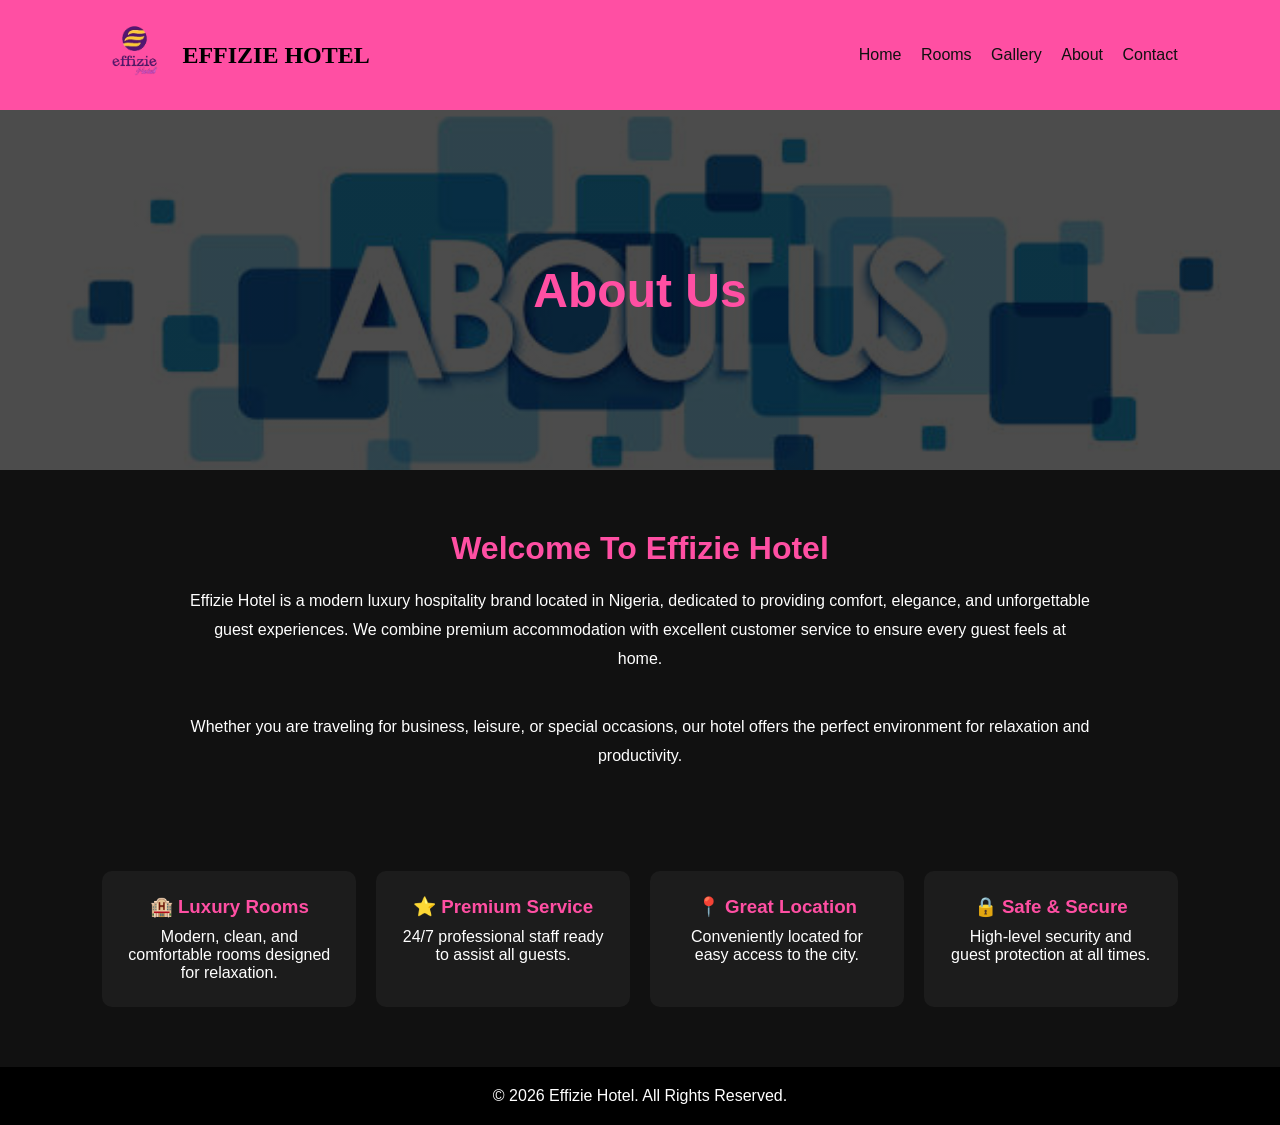
==== about.html @ 7b294f12 "Add files via upload" ====
<!DOCTYPE html>
<html lang="en">
<head>
<meta charset="UTF-8">
<meta name="viewport" content="width=device-width, initial-scale=1.0">
<meta name="description" content="Effizie Hotel offers luxury rooms, comfort, and premium hospitality in Nigeria. Book your stay today.">
<link rel="icon" type="image/png" href="logo.png">
<title>About Us | Effizie Hotel</title>

<style>
/* =========================
   GLOBAL
========================= */

*{
    margin:0;
    padding:0;
    box-sizing:border-box;
    font-family:Arial, sans-serif;
}

body{
    background:#111;
    color:#fff;
}

/* =========================
   NAVBAR
========================= */

header{
    display:flex;
    justify-content:space-between;
    align-items:center;
    padding:20px 8%;
    background:#ff4fa3;
    position:sticky;
    top:0;
}

.logo{
    display:flex;
    align-items:center;
    gap:10px;
}

.logo img{
    width:70px;
    height:70px;
    object-fit:contain;
}

.logo span{
    color:#000000;
    font-size:1.5rem;
    font-weight:bold;
    font-family: "sacremento", cursive;
}

nav a{
    color:#111;
    text-decoration:none;
    margin-left:15px;
}

nav a:hover{
    color:#fac0c0;
}

/* HAMBURGER ICON */
.hamburger{
    display:none;
    font-size:30px;
    cursor:pointer;
    color:#000000;
    z-index: 1100;
}

/* MOBILE */
@media(max-width:768px){

    .hamburger{
        display:block;
    }

    nav{
        position:fixed;
        top:0;
        right:-260px;

        width:250px;
        height:100vh;

        background:#ff4fa3;

        display:flex;              /* IMPORTANT */
        flex-direction:column;     /* IMPORTANT */

        z-index: 1000;

        padding:80px 20px;
        gap:20px;                  /* spacing between links */

        box-shadow:-5px 0 20px rgba(0,0,0,0.2);

        transition:0.4s ease;
    }

    nav a{
        color:#111;
        font-size:18px;

        padding:12px 10px;
        border-bottom:1px solid rgba(255,255,255,0.3);
    }

    nav.active{
        right:0;
    }
}

.overlay{
    position:fixed;
    top:0;
    left:0;
    width:100%;
    height:100%;

    background:rgba(0,0,0,0.5);

    opacity:0;
    visibility:hidden;

    transition:0.3s;
    z-index:900;
}

.overlay.active{
    opacity:1;
    visibility:visible;
}
/* =========================
   HERO
========================= */

.hero{
    height:40vh;
    background:
    linear-gradient(rgba(0,0,0,0.7),rgba(0,0,0,0.7)),
    url("assets/about.jpg");

    background-size:cover;
    background-position:center;

    display:flex;
    justify-content:center;
    align-items:center;
    text-align:center;
}

.hero h1{
    color:#ff4fa3;
    font-size:3rem;
}

/* =========================
   ABOUT CONTENT
========================= */

.about{
    padding:60px 8%;
    text-align:center;
}

.about h2{
    color:#ff4fa3;
    margin-bottom:20px;
    font-size:2rem;
}

.about p{
    line-height:1.8;
    max-width:900px;
    margin:auto;
    margin-bottom:40px;
}

/* =========================
   FEATURES
========================= */

.features{
    display:grid;
    grid-template-columns:repeat(auto-fit,minmax(250px,1fr));
    gap:20px;
    padding:0 8% 60px;
}

.card{
    background:#1c1c1c;
    padding:25px;
    border-radius:10px;
    text-align:center;
    transition:0.3s;
}

.card:hover{
    transform:translateY(-8px);
}

.card h3{
    color:#ff4fa3;
    margin-bottom:10px;
}

/* =========================
   FOOTER
========================= */

footer{
    text-align:center;
    padding:20px;
    background:black;
}

/* =========================
   MOBILE
========================= */

@media(max-width:768px){
    .hero h1{
        font-size:2rem;
    }
}
</style>

</head>

<body>

<!-- NAVBAR -->
    <header>
        <div class="logo">
    <img src="logo.png" alt="Effizie Hotel Logo">
    <span>EFFIZIE HOTEL</span>
    </div>
          <div class="hamburger" onclick="toggleMenu()">
        ☰
    </div>
    <div class="overlay" onclick="toggleMenu()"></div>
        <nav id="navMenu">
            <a href="index.html">Home</a>
            <a href="rooms.html">Rooms</a>
            <a href="gallery.html">Gallery</a>
            <a href="about.html">About</a>
            <a href="contact.html">Contact</a>
        </nav>
    </header>

<!-- HERO -->
<section class="hero">
    <h1>About Us</h1>
</section>

<!-- ABOUT TEXT -->
<section class="about">

    <h2>Welcome To Effizie Hotel</h2>

    <p>
        Effizie Hotel is a modern luxury hospitality brand located in Nigeria,
        dedicated to providing comfort, elegance, and unforgettable guest experiences.
        We combine premium accommodation with excellent customer service to ensure
        every guest feels at home.
    </p>

    <p>
        Whether you are traveling for business, leisure, or special occasions,
        our hotel offers the perfect environment for relaxation and productivity.
    </p>

</section>

<!-- FEATURES -->
<section class="features">

    <div class="card">
        <h3>🏨 Luxury Rooms</h3>
        <p>Modern, clean, and comfortable rooms designed for relaxation.</p>
    </div>

    <div class="card">
        <h3>⭐ Premium Service</h3>
        <p>24/7 professional staff ready to assist all guests.</p>
    </div>

    <div class="card">
        <h3>📍 Great Location</h3>
        <p>Conveniently located for easy access to the city.</p>
    </div>

    <div class="card">
        <h3>🔒 Safe & Secure</h3>
        <p>High-level security and guest protection at all times.</p>
    </div>

</section>

        <script>
function toggleMenu(){
    document.getElementById("navMenu").classList.toggle("active");
    document.querySelector(".overlay").classList.toggle("active");
}
</script>

<!-- FOOTER -->
<footer>
    <p>© 2026 Effizie Hotel. All Rights Reserved.</p>
</footer>

</body>
</html>
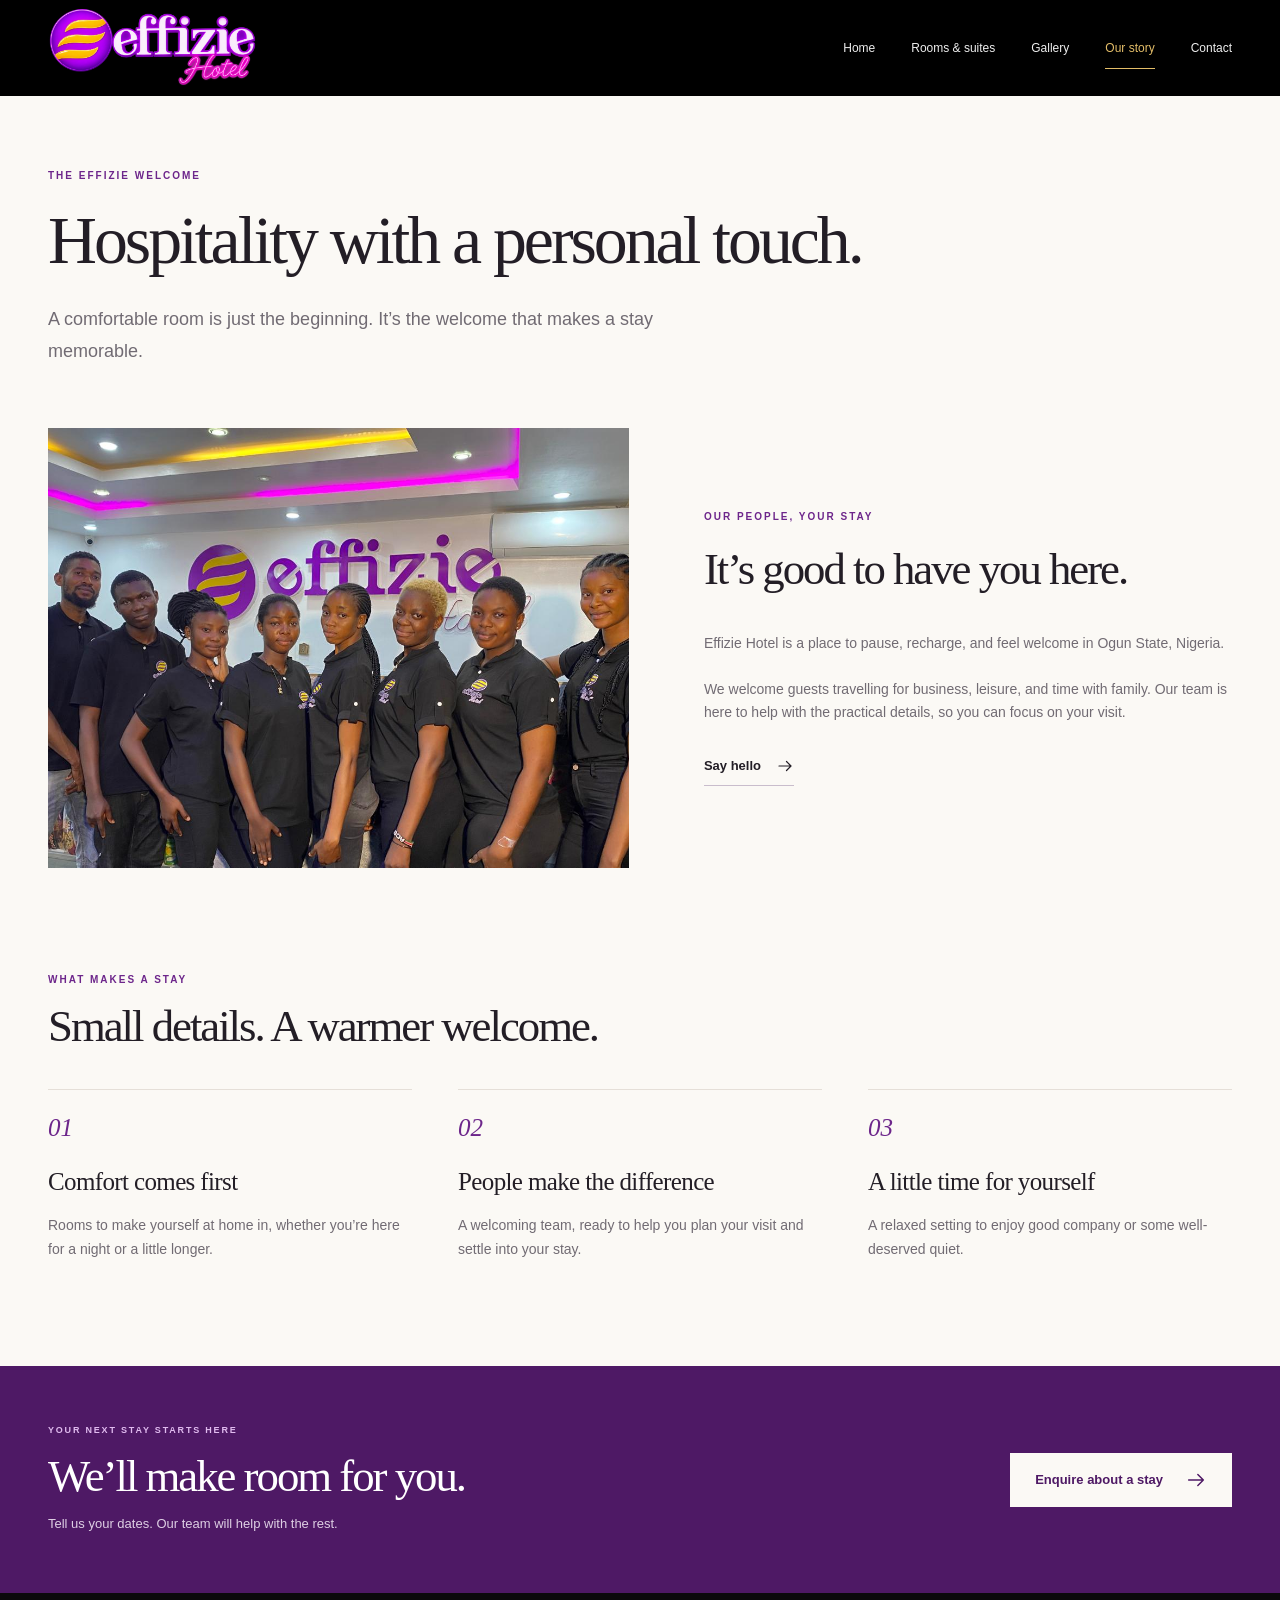
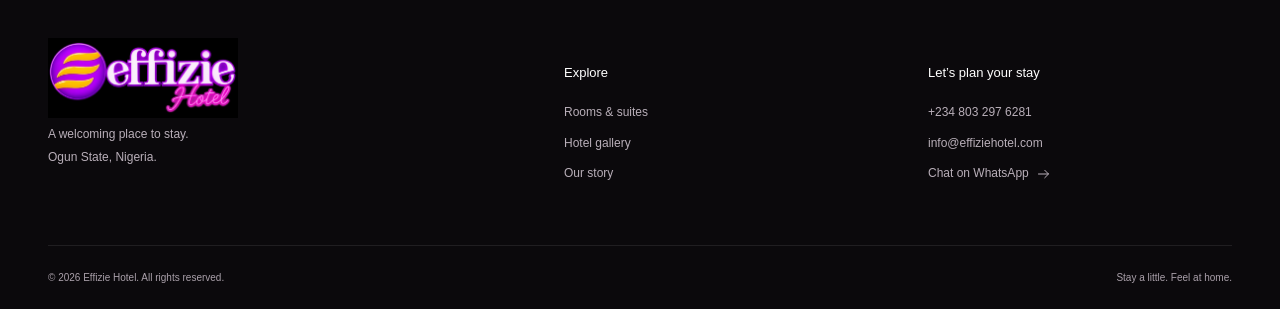
==== commit 470ef7fa: "Redesign Effizie Hotel with supplied logo, responsive pages and reliable enquiries" ====
--- a/about.html
+++ b/about.html
@@ -1,322 +1,123 @@
-<!DOCTYPE html>
-<html lang="en">
-<head>
-<meta charset="UTF-8">
-<meta name="viewport" content="width=device-width, initial-scale=1.0">
-<meta name="description" content="Effizie Hotel offers luxury rooms, comfort, and premium hospitality in Nigeria. Book your stay today.">
-<link rel="icon" type="image/png" href="logo.png">
-<title>About Us | Effizie Hotel</title>
-
-<style>
-/* =========================
-   GLOBAL
-========================= */
-
-*{
-    margin:0;
-    padding:0;
-    box-sizing:border-box;
-    font-family:Arial, sans-serif;
-}
-
-body{
-    background:#111;
-    color:#fff;
-}
-
-/* =========================
-   NAVBAR
-========================= */
-
-header{
-    display:flex;
-    justify-content:space-between;
-    align-items:center;
-    padding:20px 8%;
-    background:#ff4fa3;
-    position:sticky;
-    top:0;
-}
-
-.logo{
-    display:flex;
-    align-items:center;
-    gap:10px;
-}
-
-.logo img{
-    width:70px;
-    height:70px;
-    object-fit:contain;
-}
-
-.logo span{
-    color:#000000;
-    font-size:1.5rem;
-    font-weight:bold;
-    font-family: "sacremento", cursive;
-}
-
-nav a{
-    color:#111;
-    text-decoration:none;
-    margin-left:15px;
-}
-
-nav a:hover{
-    color:#fac0c0;
-}
-
-/* HAMBURGER ICON */
-.hamburger{
-    display:none;
-    font-size:30px;
-    cursor:pointer;
-    color:#000000;
-    z-index: 1100;
-}
-
-/* MOBILE */
-@media(max-width:768px){
-
-    .hamburger{
-        display:block;
-    }
-
-    nav{
-        position:fixed;
-        top:0;
-        right:-260px;
-
-        width:250px;
-        height:100vh;
-
-        background:#ff4fa3;
-
-        display:flex;              /* IMPORTANT */
-        flex-direction:column;     /* IMPORTANT */
-
-        z-index: 1000;
-
-        padding:80px 20px;
-        gap:20px;                  /* spacing between links */
-
-        box-shadow:-5px 0 20px rgba(0,0,0,0.2);
-
-        transition:0.4s ease;
-    }
-
-    nav a{
-        color:#111;
-        font-size:18px;
-
-        padding:12px 10px;
-        border-bottom:1px solid rgba(255,255,255,0.3);
-    }
-
-    nav.active{
-        right:0;
-    }
-}
-
-.overlay{
-    position:fixed;
-    top:0;
-    left:0;
-    width:100%;
-    height:100%;
-
-    background:rgba(0,0,0,0.5);
-
-    opacity:0;
-    visibility:hidden;
-
-    transition:0.3s;
-    z-index:900;
-}
-
-.overlay.active{
-    opacity:1;
-    visibility:visible;
-}
-/* =========================
-   HERO
-========================= */
-
-.hero{
-    height:40vh;
-    background:
-    linear-gradient(rgba(0,0,0,0.7),rgba(0,0,0,0.7)),
-    url("assets/about.jpg");
-
-    background-size:cover;
-    background-position:center;
-
-    display:flex;
-    justify-content:center;
-    align-items:center;
-    text-align:center;
-}
-
-.hero h1{
-    color:#ff4fa3;
-    font-size:3rem;
-}
-
-/* =========================
-   ABOUT CONTENT
-========================= */
-
-.about{
-    padding:60px 8%;
-    text-align:center;
-}
-
-.about h2{
-    color:#ff4fa3;
-    margin-bottom:20px;
-    font-size:2rem;
-}
-
-.about p{
-    line-height:1.8;
-    max-width:900px;
-    margin:auto;
-    margin-bottom:40px;
-}
-
-/* =========================
-   FEATURES
-========================= */
-
-.features{
-    display:grid;
-    grid-template-columns:repeat(auto-fit,minmax(250px,1fr));
-    gap:20px;
-    padding:0 8% 60px;
-}
-
-.card{
-    background:#1c1c1c;
-    padding:25px;
-    border-radius:10px;
-    text-align:center;
-    transition:0.3s;
-}
-
-.card:hover{
-    transform:translateY(-8px);
-}
-
-.card h3{
-    color:#ff4fa3;
-    margin-bottom:10px;
-}
-
-/* =========================
-   FOOTER
-========================= */
-
-footer{
-    text-align:center;
-    padding:20px;
-    background:black;
-}
-
-/* =========================
-   MOBILE
-========================= */
-
-@media(max-width:768px){
-    .hero h1{
-        font-size:2rem;
-    }
-}
-</style>
-
-</head>
-
-<body>
-
-<!-- NAVBAR -->
-    <header>
-        <div class="logo">
-    <img src="logo.png" alt="Effizie Hotel Logo">
-    <span>EFFIZIE HOTEL</span>
-    </div>
-          <div class="hamburger" onclick="toggleMenu()">
-        ☰
-    </div>
-    <div class="overlay" onclick="toggleMenu()"></div>
-        <nav id="navMenu">
-            <a href="index.html">Home</a>
-            <a href="rooms.html">Rooms</a>
-            <a href="gallery.html">Gallery</a>
-            <a href="about.html">About</a>
-            <a href="contact.html">Contact</a>
-        </nav>
-    </header>
-
-<!-- HERO -->
-<section class="hero">
-    <h1>About Us</h1>
-</section>
-
-<!-- ABOUT TEXT -->
-<section class="about">
-
-    <h2>Welcome To Effizie Hotel</h2>
-
-    <p>
-        Effizie Hotel is a modern luxury hospitality brand located in Nigeria,
-        dedicated to providing comfort, elegance, and unforgettable guest experiences.
-        We combine premium accommodation with excellent customer service to ensure
-        every guest feels at home.
-    </p>
-
-    <p>
-        Whether you are traveling for business, leisure, or special occasions,
-        our hotel offers the perfect environment for relaxation and productivity.
-    </p>
-
-</section>
-
-<!-- FEATURES -->
-<section class="features">
-
-    <div class="card">
-        <h3>🏨 Luxury Rooms</h3>
-        <p>Modern, clean, and comfortable rooms designed for relaxation.</p>
-    </div>
-
-    <div class="card">
-        <h3>⭐ Premium Service</h3>
-        <p>24/7 professional staff ready to assist all guests.</p>
-    </div>
-
-    <div class="card">
-        <h3>📍 Great Location</h3>
-        <p>Conveniently located for easy access to the city.</p>
-    </div>
-
-    <div class="card">
-        <h3>🔒 Safe & Secure</h3>
-        <p>High-level security and guest protection at all times.</p>
-    </div>
-
-</section>
-
-        <script>
-function toggleMenu(){
-    document.getElementById("navMenu").classList.toggle("active");
-    document.querySelector(".overlay").classList.toggle("active");
-}
-</script>
-
-<!-- FOOTER -->
-<footer>
-    <p>© 2026 Effizie Hotel. All Rights Reserved.</p>
-</footer>
-
-</body>
-</html>+<!doctype html>
+<html lang="en">
+<head>
+<meta charset="utf-8">
+<meta name="viewport" content="width=device-width, initial-scale=1">
+<meta name="description" content="Meet Effizie Hotel in Ogun State, Nigeria. A comfortable hotel with welcoming spaces and a team ready to help you feel at home.">
+<meta name="theme-color" content="#0b090c">
+<title>Our story | Effizie Hotel</title>
+<link rel="icon" href="assets/effizie-logo.jpg" type="image/jpeg">
+<link rel="stylesheet" href="style.css">
+<script type="module" src="scripts.js">
+</script>
+</head>
+<body>
+<a class="skip-link" href="#main">Skip to content</a>
+<header class="site-header">
+<div class="nav-wrap">
+<a class="brand" href="index.html" aria-label="Effizie Hotel home">
+<img src="assets/effizie-logo.jpg" alt="Effizie Hotel" width="1536" height="1024">
+</a>
+<button class="menu-toggle icon-button" type="button" aria-controls="navMenu" aria-expanded="false" aria-label="Open navigation">
+<svg viewBox="0 0 24 24" fill="none" stroke="currentColor" stroke-width="1.6" stroke-linecap="round" stroke-linejoin="round" aria-hidden="true">
+<path d="M4 7h16M4 12h16M4 17h16"/>
+</svg>
+</button>
+<nav id="navMenu" aria-label="Main navigation">
+<a href="index.html">Home</a>
+<a href="rooms.html">Rooms & suites</a>
+<a href="gallery.html">Gallery</a>
+<a href="about.html" aria-current="page">Our story</a>
+<a href="contact.html">Contact</a>
+</nav>
+</div>
+</header>
+<main id="main">
+<div class="page-intro container">
+<p class="eyebrow">THE EFFIZIE WELCOME</p>
+<h1>Hospitality with a personal touch.</h1>
+<p class="lede">A comfortable room is just the beginning. It’s the welcome that makes a stay memorable.</p>
+</div>
+<section class="container about-feature">
+<img src="assets/workers.jpg" alt="The Effizie Hotel team together at reception" width="1080" height="810" fetchpriority="high">
+<div>
+<p class="eyebrow">OUR PEOPLE, YOUR STAY</p>
+<h2>It’s good to have you here.</h2>
+<p>Effizie Hotel is a place to pause, recharge, and feel welcome in Ogun State, Nigeria.</p>
+<p>We welcome guests travelling for business, leisure, and time with family. Our team is here to help with the practical details, so you can focus on your visit.</p>
+<a class="text-link" href="contact.html">Say hello <svg viewBox="0 0 24 24" fill="none" stroke="currentColor" stroke-width="1.6" stroke-linecap="round" stroke-linejoin="round" aria-hidden="true">
+<path d="M4 12h16m-6-6 6 6-6 6"/>
+</svg>
+</a>
+</div>
+</section>
+<section class="section container">
+<div class="section-heading">
+<div>
+<p class="eyebrow">WHAT MAKES A STAY</p>
+<h2>Small details. A warmer welcome.</h2>
+</div>
+</div>
+<div class="values">
+<article>
+<span>01</span>
+<h3>Comfort comes first</h3>
+<p>Rooms to make yourself at home in, whether you’re here for a night or a little longer.</p>
+</article>
+<article>
+<span>02</span>
+<h3>People make the difference</h3>
+<p>A welcoming team, ready to help you plan your visit and settle into your stay.</p>
+</article>
+<article>
+<span>03</span>
+<h3>A little time for yourself</h3>
+<p>A relaxed setting to enjoy good company or some well-deserved quiet.</p>
+</article>
+</div>
+</section>
+<section class="stay-cta">
+<div class="container">
+<div>
+<p class="eyebrow">YOUR NEXT STAY STARTS HERE</p>
+<h2>We’ll make room for you.</h2>
+<p>Tell us your dates. Our team will help with the rest.</p>
+</div>
+<a class="button button-light" href="contact.html">Enquire about a stay <svg viewBox="0 0 24 24" fill="none" stroke="currentColor" stroke-width="1.6" stroke-linecap="round" stroke-linejoin="round" aria-hidden="true">
+<path d="M4 12h16m-6-6 6 6-6 6"/>
+</svg>
+</a>
+</div>
+</section>
+</main>
+<footer class="site-footer">
+<div class="container footer-grid">
+<div>
+<a class="brand footer-brand" href="index.html" aria-label="Effizie Hotel home">
+<img src="assets/effizie-logo.jpg" alt="Effizie Hotel" width="1536" height="1024" loading="lazy">
+</a>
+<p>A welcoming place to stay.<br>Ogun State, Nigeria.</p>
+</div>
+<div>
+<h2>Explore</h2>
+<a href="rooms.html">Rooms & suites</a>
+<a href="gallery.html">Hotel gallery</a>
+<a href="about.html">Our story</a>
+</div>
+<div>
+<h2>Let’s plan your stay</h2>
+<a href="tel:+2348032976281">+234 803 297 6281</a>
+<a href="mailto:info@effiziehotel.com">info@effiziehotel.com</a>
+<a href="https://wa.me/2348032976281" target="_blank" rel="noopener noreferrer">Chat on WhatsApp <svg viewBox="0 0 24 24" fill="none" stroke="currentColor" stroke-width="1.6" stroke-linecap="round" stroke-linejoin="round" aria-hidden="true">
+<path d="M4 12h16m-6-6 6 6-6 6"/>
+</svg>
+</a>
+</div>
+</div>
+<div class="container footer-bottom">
+<span>© <span data-year>2026</span> Effizie Hotel. All rights reserved.</span>
+<span>Stay a little. Feel at home.</span>
+</div>
+</footer>
+</body>
+</html>
--- a/style.css
+++ b/style.css
@@ -0,0 +1,1372 @@
+:root{
+  --ink:#231e26;
+  --muted:#716b73;
+  --paper:#fbf9f5;
+  --line:#e5dfd8;
+  --purple:#6d268b;
+  --purple-dark:#4e1965;
+  --gold:#e3bd68;
+  --dark:#0b090c;
+  --max:1200px;
+  --serif:Georgia,'Times New Roman',serif;
+  --sans:Arial,Helvetica,sans-serif
+}
+*{
+  box-sizing:border-box
+}
+html{
+  scroll-behavior:smooth;
+  scroll-padding-top:100px
+}
+body{
+  margin:0;
+  background:var(--paper);
+  color:var(--ink);
+  font:16px/1.7 var(--sans);
+  -webkit-font-smoothing:antialiased
+}
+img{
+  display:block;
+  max-width:100%;
+  height:auto
+}
+a{
+  color:inherit;
+  text-decoration:none
+}
+button,input,select,textarea{
+  font:inherit
+}
+button,a,input,select,textarea{
+  -webkit-tap-highlight-color:transparent
+}
+button{
+  cursor:pointer
+}
+button:disabled{
+  cursor:wait;
+  opacity:.65
+}
+button svg,a svg,.contact-line>svg,.amenity-grid svg,.service-list svg,.room-heading>svg,.success-symbol svg{
+  width:22px;
+  height:22px;
+  flex-shrink:0
+}
+h1,h2,h3,p{
+  margin-top:0
+}
+h1,h2,h3{
+  line-height:1.12
+}
+h1,h2{
+  font-family:var(--serif);
+  font-weight:400;
+  letter-spacing:-.045em
+}
+h1{
+  font-size:clamp(43px,5.3vw,76px)
+}
+h2{
+  font-size:clamp(34px,3.5vw,48px)
+}
+h3{
+  font-size:21px;
+  font-weight:500;
+  letter-spacing:-.025em
+}
+p{
+  margin-bottom:22px
+}
+a:hover{
+  color:var(--purple)
+}
+a:focus-visible,button:focus-visible,input:focus-visible,textarea:focus-visible,select:focus-visible{
+  outline:3px solid #a859d1;
+  outline-offset:5px
+}
+::selection{
+  background:#e8d3ed;
+  color:var(--ink)
+}
+[hidden]{
+  display:none!important
+}
+.container{
+  width:min(var(--max),calc(100% - 96px));
+  margin-inline:auto
+}
+.section{
+  padding-block:104px
+}
+.eyebrow{
+  font-size:10px;
+  font-weight:700;
+  letter-spacing:.2em;
+  line-height:1.5;
+  margin:0 0 20px;
+  color:var(--purple)
+}
+.lede{
+  font-size:18px;
+  color:var(--muted);
+  line-height:1.8;
+  max-width:620px
+}
+.button{
+  display:inline-flex;
+  align-items:center;
+  justify-content:center;
+  gap:22px;
+  min-height:54px;
+  padding:14px 24px;
+  background:var(--purple);
+  color:#fff;
+  border:1px solid var(--purple);
+  font-size:13px;
+  font-weight:600;
+  line-height:1.5;
+  transition:background .2s,color .2s
+}
+.button:hover{
+  background:var(--purple-dark);
+  border-color:var(--purple-dark);
+  color:white
+}
+.button-light{
+  background:var(--paper);
+  border-color:var(--paper);
+  color:var(--purple-dark)
+}
+.button-light:hover{
+  background:white;
+  color:var(--purple)
+}
+.button-outline{
+  background:transparent;
+  color:var(--purple);
+  border-color:#cbb6d1
+}
+.button-outline:hover{
+  background:var(--purple);
+  color:white
+}
+.text-link{
+  display:inline-flex;
+  align-items:center;
+  gap:15px;
+  font-size:13px;
+  font-weight:600;
+  border-bottom:1px solid #c9bdcc;
+  padding-block:8px;
+  line-height:1.4
+}
+.text-link svg{
+  width:18px
+}
+.icon-button{
+  display:inline-flex;
+  align-items:center;
+  justify-content:center;
+  border:1px solid #ffffff30;
+  color:inherit;
+  background:transparent;
+  width:44px;
+  height:44px;
+  padding:10px
+}
+.skip-link{
+  position:fixed;
+  left:12px;
+  top:-80px;
+  padding:12px;
+  background:white;
+  z-index:100
+}
+.skip-link:focus{
+  top:8px
+}
+.site-header{
+  position:sticky;
+  top:0;
+  z-index:30;
+  background:#000;
+  color:#eee
+}
+.nav-wrap{
+  width:min(var(--max),calc(100% - 96px));
+  margin:auto;
+  min-height:96px;
+  display:flex;
+  align-items:center;
+  justify-content:space-between;
+  gap:30px
+}
+.brand{
+  display:block;
+  width:210px;
+  flex-shrink:0;
+  overflow:hidden
+}
+.brand img{
+  width:100%;
+  height:86px;
+  object-fit:cover;
+  object-position:center
+}
+.site-header nav{
+  display:flex;
+  align-items:center;
+  gap:36px
+}
+.site-header nav a{
+  font-size:12px;
+  padding:18px 0;
+  position:relative;
+  white-space:nowrap;
+  transition:color .2s
+}
+.site-header nav a:hover,.site-header nav a[aria-current]{
+  color:var(--gold)
+}
+.site-header nav a[aria-current]:after{
+  content:'';
+  position:absolute;
+  left:0;
+  right:0;
+  bottom:7px;
+  height:1px;
+  background:var(--gold)
+}
+.menu-toggle{
+  display:none
+}
+.hero{
+  position:relative;
+  min-height:650px;
+  height:calc(100svh - 140px);
+  max-height:850px;
+  color:white;
+  background:#302c2c;
+  isolation:isolate
+}
+.hero-photo,.hero-shade{
+  position:absolute;
+  width:100%;
+  height:100%;
+  inset:0;
+  object-fit:cover;
+  z-index:-1
+}
+.hero-photo{
+  object-position:center 54%
+}
+.hero-shade{
+  background:linear-gradient(90deg,rgba(17,12,19,.78),rgba(17,12,19,.25) 72%),linear-gradient(0deg,rgba(0,0,0,.3),transparent 55%)
+}
+.hero-content{
+  padding-top:clamp(100px,10vh,150px);
+  padding-bottom:150px
+}
+.hero-content .eyebrow{
+  color:#f1d5a1;
+  letter-spacing:.2em
+}
+.hero h1{
+  font-size:clamp(58px,6.5vw,92px);
+  line-height:1.02;
+  max-width:760px;
+  margin-bottom:28px;
+  letter-spacing:-.05em
+}
+.hero h1 em{
+  color:#f1d6a6;
+  font-weight:400
+}
+.hero-content>p:not(.eyebrow){
+  font-size:16px;
+  line-height:1.8;
+  color:#eee5e0;
+  margin-bottom:32px
+}
+.hero .button{
+  background:var(--paper);
+  border-color:var(--paper);
+  color:#281d2b
+}
+.hero .button:hover{
+  background:#e9d9ed;
+  border-color:#e9d9ed
+}
+.hero-caption{
+  position:absolute;
+  bottom:80px;
+  right:max(48px,calc((100% - var(--max))/2));
+  display:flex;
+  align-items:center;
+  gap:18px;
+  font-size:9px;
+  letter-spacing:.17em;
+  color:white
+}
+.hero-caption:hover{
+  color:var(--gold)
+}
+.booking-wrap{
+  position:relative;
+  margin-top:-48px;
+  z-index:2
+}
+.booking-bar{
+  background:white;
+  box-shadow:0 15px 55px #2b1a2310;
+  display:grid;
+  grid-template-columns:1.4fr 1fr 1fr .8fr auto;
+  align-items:center;
+  padding:28px 30px;
+  gap:24px;
+  border:1px solid var(--line)
+}
+.booking-label{
+  border-right:1px solid var(--line);
+  padding-right:14px
+}
+.booking-label .eyebrow{
+  font-size:8px;
+  margin-bottom:6px
+}
+.booking-label h2{
+  font-size:27px;
+  margin:0;
+  letter-spacing:-.035em
+}
+.booking-bar label{
+  display:grid;
+  gap:4px;
+  font-size:10px;
+  color:var(--muted);
+  text-transform:uppercase;
+  letter-spacing:.09em
+}
+.booking-bar input,.booking-bar select{
+  border:0;
+  background:transparent;
+  border-radius:0;
+  color:var(--ink);
+  padding:3px 0;
+  min-height:35px;
+  font-size:13px;
+  width:100%;
+  min-width:0;
+  text-transform:none;
+  letter-spacing:0
+}
+.booking-bar .button{
+  padding-inline:22px
+}
+.welcome{
+  display:grid;
+  grid-template-columns:1.08fr 1fr;
+  gap:90px;
+  align-items:center
+}
+.welcome-visual{
+  position:relative;
+  padding:0 30px 28px 0
+}
+.welcome-visual:before{
+  content:'';
+  position:absolute;
+  inset:40px 0 0 40px;
+  border:1px solid #d7c5d9;
+  z-index:-1
+}
+.welcome-visual img{
+  width:100%;
+  height:380px;
+  object-fit:cover
+}
+.photo-note{
+  position:absolute;
+  right:0;
+  bottom:0;
+  background:var(--paper);
+  padding:12px 0 0 24px;
+  color:var(--purple);
+  font:italic 22px var(--serif)
+}
+.welcome-copy h2{
+  margin-bottom:26px
+}
+.welcome-copy>p:not(.eyebrow){
+  color:var(--muted);
+  font-size:14px
+}
+.rooms-section{
+  background:#f2eee8
+}
+.section-heading{
+  display:flex;
+  align-items:flex-end;
+  justify-content:space-between;
+  gap:28px;
+  margin-bottom:38px
+}
+.section-heading .eyebrow{
+  margin-bottom:14px
+}
+.section-heading h2{
+  margin:0
+}
+.section-heading>.text-link{
+  flex-shrink:0;
+  margin-bottom:5px
+}
+.room-grid{
+  display:grid;
+  grid-template-columns:repeat(3,minmax(0,1fr));
+  gap:26px
+}
+.room-card{
+  background:white;
+  min-width:0
+}
+.room-image{
+  display:block;
+  position:relative;
+  overflow:hidden
+}
+.room-image img{
+  width:100%;
+  aspect-ratio:1.25;
+  object-fit:cover;
+  transition:transform .6s
+}
+.room-image>span{
+  position:absolute;
+  inset:auto 0 0;
+  display:flex;
+  justify-content:space-between;
+  align-items:center;
+  background:linear-gradient(transparent,#0009);
+  padding:35px 22px 16px;
+  color:white;
+  font-size:9px;
+  letter-spacing:.13em
+}
+.room-image:hover img{
+  transform:scale(1.04)
+}
+.room-copy{
+  padding:24px
+}
+.room-heading{
+  display:flex;
+  justify-content:space-between;
+  gap:8px;
+  align-items:center;
+  margin-bottom:14px
+}
+.room-heading h3{
+  font:25px var(--serif);
+  margin:0;
+  letter-spacing:-.025em
+}
+.room-heading>svg{
+  width:19px;
+  color:var(--purple)
+}
+.room-copy>p{
+  font-size:13px;
+  color:var(--muted);
+  min-height:44px;
+  line-height:1.7
+}
+.room-bottom{
+  display:flex;
+  align-items:center;
+  justify-content:space-between;
+  gap:8px;
+  border-top:1px solid var(--line);
+  padding-top:19px
+}
+.price{
+  font-size:18px;
+  margin:0;
+  font-weight:600;
+  white-space:nowrap
+}
+.price span{
+  font-size:11px;
+  font-weight:400;
+  color:var(--muted)
+}
+.room-bottom .text-link{
+  border:0;
+  font-size:11px;
+  gap:7px
+}
+.fine-print{
+  font-size:11px;
+  color:var(--muted);
+  margin:25px 0 0;
+  line-height:1.7
+}
+.experience{
+  display:grid;
+  grid-template-columns:1fr 1fr;
+  gap:100px;
+  align-items:center
+}
+.experience-copy>p:not(.eyebrow){
+  font-size:14px;
+  color:var(--muted);
+  max-width:390px
+}
+.experience-photo{
+  position:relative
+}
+.experience-photo img{
+  width:100%;
+  height:530px;
+  object-fit:cover
+}
+.experience-photo>span{
+  position:absolute;
+  bottom:25px;
+  left:26px;
+  color:#fff;
+  letter-spacing:.18em;
+  font-size:9px
+}
+.service-list{
+  margin-top:40px;
+  display:grid;
+  gap:15px;
+  border-top:1px solid var(--line);
+  padding-top:24px
+}
+.service-list>div{
+  display:flex;
+  gap:17px;
+  align-items:center;
+  font-size:12px
+}
+.service-list svg{
+  color:var(--purple);
+  width:20px
+}
+.stay-cta{
+  background:var(--purple-dark);
+  color:#fff;
+  padding:58px 0
+}
+.stay-cta>.container{
+  display:flex;
+  justify-content:space-between;
+  align-items:center;
+  gap:40px
+}
+.stay-cta .eyebrow{
+  color:#e0bbef;
+  font-size:9px;
+  margin-bottom:14px
+}
+.stay-cta h2{
+  margin-bottom:12px
+}
+.stay-cta p:not(.eyebrow){
+  font-size:13px;
+  color:#decfe4;
+  margin:0
+}
+.stay-cta .button{
+  flex-shrink:0
+}
+.site-footer{
+  background:var(--dark);
+  color:#b9afb9;
+  padding:62px 0 0;
+  font-size:12px
+}
+.footer-grid{
+  display:grid;
+  grid-template-columns:1.5fr 1fr 1fr;
+  gap:60px;
+  padding-bottom:50px
+}
+.footer-brand{
+  width:190px;
+  margin-top:-17px;
+  margin-bottom:5px
+}
+.footer-brand img{
+  height:80px
+}
+.footer-grid p{
+  font-size:12px;
+  line-height:1.9
+}
+.footer-grid h2{
+  font:500 13px var(--sans);
+  letter-spacing:0;
+  color:#fff;
+  margin:10px 0 22px
+}
+.footer-grid>div>a:not(.brand){
+  display:block;
+  margin-bottom:10px
+}
+.footer-grid a:hover{
+  color:var(--gold)
+}
+.footer-grid svg{
+  display:inline-block;
+  vertical-align:middle;
+  width:15px;
+  margin-left:4px
+}
+.footer-bottom{
+  border-top:1px solid #ffffff16;
+  padding-block:23px;
+  display:flex;
+  justify-content:space-between;
+  gap:20px;
+  font-size:10px;
+  color:#aaa0aa
+}
+.page-intro{
+  padding-block:72px 60px
+}
+.page-intro h1{
+  max-width:930px;
+  margin-bottom:24px
+}
+.page-intro .lede{
+  margin:0
+}
+.room-list{
+  padding-bottom:20px
+}
+.room-list .room-card{
+  border:1px solid var(--line)
+}
+.amenity-grid{
+  display:grid;
+  grid-template-columns:repeat(3,1fr);
+  gap:48px;
+  border-block:1px solid var(--line);
+  padding-block:38px
+}
+.amenity-grid svg{
+  width:30px;
+  height:30px;
+  color:var(--purple);
+  margin-bottom:22px
+}
+.amenity-grid h3{
+  font:24px var(--serif);
+  margin-bottom:12px
+}
+.amenity-grid p{
+  font-size:13px;
+  color:var(--muted);
+  margin:0
+}
+.gallery-section{
+  padding-bottom:90px
+}
+.gallery-toolbar{
+  display:flex;
+  justify-content:space-between;
+  align-items:center;
+  gap:20px;
+  border-block:1px solid var(--line);
+  margin-bottom:30px;
+  padding-block:17px
+}
+.filters{
+  display:flex;
+  gap:8px;
+  flex-wrap:wrap
+}
+.filters button{
+  border:1px solid transparent;
+  border-radius:0;
+  background:none;
+  color:var(--muted);
+  padding:10px 19px;
+  font-size:12px
+}
+.filters button[aria-pressed=true]{
+  background:var(--purple);
+  color:white
+}
+.filters button:hover{
+  border-color:var(--purple)
+}
+.photo-count{
+  font-size:11px;
+  color:var(--muted);
+  margin:0;
+  white-space:nowrap
+}
+.gallery-grid{
+  display:grid;
+  grid-template-columns:repeat(3,minmax(0,1fr));
+  gap:30px 24px
+}
+.gallery-item{
+  margin:0;
+  min-width:0
+}
+.gallery-open{
+  position:relative;
+  display:block;
+  width:100%;
+  border:0;
+  padding:0;
+  background:#e9e2dc;
+  overflow:hidden
+}
+.gallery-open img{
+  aspect-ratio:1.2;
+  width:100%;
+  object-fit:cover;
+  transition:transform .5s
+}
+.gallery-open:hover img{
+  transform:scale(1.04)
+}
+.gallery-open>span{
+  position:absolute;
+  right:12px;
+  bottom:12px;
+  display:flex;
+  padding:9px;
+  background:#15101899;
+  color:#fff
+}
+.gallery-open svg{
+  width:18px;
+  height:18px
+}
+.gallery-item figcaption{
+  display:flex;
+  justify-content:space-between;
+  gap:10px;
+  font-size:12px;
+  margin-top:11px
+}
+.gallery-item small{
+  font-size:10px;
+  color:var(--muted)
+}
+.lightbox{
+  width:min(1100px,94vw);
+  max-width:94vw;
+  max-height:94svh;
+  background:#100d12;
+  border:1px solid #4e3f53;
+  color:#fff;
+  padding:16px 22px;
+  overflow:auto
+}
+.lightbox::backdrop{
+  background:#08050bef;
+  backdrop-filter:blur(6px)
+}
+.lightbox-toolbar,.lightbox-bottom{
+  display:flex;
+  align-items:center;
+  justify-content:space-between;
+  gap:18px
+}
+.lightbox-toolbar{
+  padding-bottom:12px
+}
+.lightbox-toolbar p{
+  font-size:13px;
+  margin:0
+}
+.lightbox>img{
+  width:100%;
+  height:calc(88svh - 140px);
+  object-fit:contain
+}
+.lightbox-bottom{
+  padding-top:14px;
+  justify-content:center;
+  font-size:11px
+}
+.lightbox .prev svg{
+  transform:rotate(180deg)
+}
+body:has(dialog[open]){
+  overflow:hidden
+}
+.about-feature{
+  display:grid;
+  grid-template-columns:1.1fr 1fr;
+  align-items:center;
+  gap:75px
+}
+.about-feature>img{
+  width:100%;
+  height:440px;
+  object-fit:cover
+}
+.about-feature>div>p:not(.eyebrow){
+  font-size:14px;
+  color:var(--muted)
+}
+.values{
+  display:grid;
+  grid-template-columns:repeat(3,1fr);
+  gap:46px
+}
+.values article{
+  border-top:1px solid var(--line);
+  padding-top:24px
+}
+.values span{
+  font:italic 25px var(--serif);
+  color:var(--purple)
+}
+.values h3{
+  font:25px var(--serif);
+  margin-block:24px 18px
+}
+.values p{
+  color:var(--muted);
+  font-size:14px;
+  margin:0
+}
+.contact-layout{
+  display:grid;
+  grid-template-columns:.8fr 1.2fr;
+  gap:90px;
+  padding-bottom:90px
+}
+.contact-details{
+  padding-top:18px;
+  min-width:0
+}
+.contact-details h2{
+  font-size:35px
+}
+.contact-details>p:not(.eyebrow){
+  font-size:14px;
+  color:var(--muted);
+  max-width:350px
+}
+.contact-line{
+  display:flex;
+  align-items:flex-start;
+  gap:17px;
+  margin-block:30px
+}
+.contact-line>svg{
+  color:var(--purple);
+  margin-top:4px
+}
+.contact-line h3{
+  font:600 11px var(--sans);
+  letter-spacing:.03em;
+  margin-bottom:7px
+}
+.contact-line p,.contact-line a{
+  font-size:14px;
+  margin:0;
+  overflow-wrap:anywhere
+}
+.contact-line .text-link{
+  font-size:11px;
+  padding-bottom:4px;
+  margin-top:9px
+}
+.contact-details>.button{
+  margin-bottom:30px
+}
+.contact-photo{
+  width:100%;
+  height:220px;
+  object-fit:cover
+}
+.form-panel{
+  background:white;
+  border:1px solid var(--line);
+  padding:40px;
+  align-self:start
+}
+.form-panel h2{
+  font-size:32px;
+  margin-bottom:14px
+}
+.form-panel>p{
+  font-size:13px;
+  color:var(--muted);
+  margin-bottom:32px
+}
+.form-grid{
+  display:grid;
+  grid-template-columns:1fr 1fr;
+  gap:20px
+}
+.form-grid label{
+  display:flex;
+  flex-direction:column;
+  gap:8px;
+  font-size:11px;
+  color:#4c424e
+}
+.form-grid label>span{
+  display:none
+}
+.form-grid input,.form-grid select,.form-grid textarea{
+  width:100%;
+  min-width:0;
+  background:#fcfaf8;
+  border:1px solid var(--line);
+  border-radius:0;
+  padding:12px;
+  font-size:13px;
+  min-height:48px;
+  color:var(--ink)
+}
+.form-grid textarea{
+  resize:vertical;
+  line-height:1.7;
+  min-height:130px
+}
+.form-grid .full-width{
+  grid-column:1/-1
+}
+.form-note{
+  font-size:10px;
+  color:var(--muted);
+  line-height:1.8;
+  margin:20px 0
+}
+.form-status{
+  font-size:12px;
+  line-height:1.7;
+  margin:16px 0 0;
+  color:#a02843
+}
+.thank-you{
+  text-align:center;
+  padding-block:90px 120px
+}
+.thank-you .lede{
+  margin-inline:auto
+}
+.thank-you h1{
+  font-size:clamp(40px,5vw,64px)
+}
+.success-symbol{
+  border:1px solid #dac6df;
+  display:grid;
+  place-items:center;
+  width:72px;
+  height:72px;
+  margin:0 auto 30px;
+  color:var(--purple);
+  border-radius:50%
+}
+.success-symbol svg{
+  width:34px;
+  height:34px
+}
+.button-row{
+  display:flex;
+  align-items:center;
+  justify-content:center;
+  flex-wrap:wrap;
+  gap:30px;
+  margin-top:35px
+}
+@media(min-width:1600px){
+  .hero-content{
+    padding-top:140px
+  }
+}
+@media(max-width:1100px){
+  .container,.nav-wrap{
+    width:calc(100% - 64px)
+  }
+  .nav-wrap{
+    gap:20px
+  }
+  .site-header nav{
+    gap:24px
+  }
+  .booking-bar{
+    gap:16px;
+    padding:25px 22px;
+    grid-template-columns:1fr 1fr 1fr 1fr
+  }
+  .booking-label{
+    grid-column:1/-1;
+    border:0;
+    display:flex;
+    gap:20px;
+    align-items:center
+  }
+  .booking-label .eyebrow{
+    margin:0
+  }
+  .booking-label h2{
+    font-size:23px
+  }
+  .welcome,.experience{
+    gap:55px
+  }
+  .room-grid{
+    gap:18px
+  }
+  .room-copy{
+    padding:20px
+  }
+  .room-heading h3{
+    font-size:23px
+  }
+  .room-bottom{
+    flex-wrap:wrap
+  }
+  .contact-layout{
+    gap:45px
+  }
+  .form-panel{
+    padding:30px
+  }
+  .hero-caption{
+    right:32px
+  }
+  .footer-grid{
+    gap:35px
+  }
+}
+@media(max-width:760px){
+  .container,.nav-wrap{
+    width:calc(100% - 40px)
+  }
+  .section{
+    padding-block:65px
+  }
+  .nav-wrap{
+    min-height:80px;
+    gap:12px;
+    flex-wrap:wrap
+  }
+  .brand{
+    width:178px
+  }
+  .brand img{
+    height:73px
+  }
+  .js .menu-toggle{
+    display:inline-flex
+  }
+  .site-header nav{
+    width:100%;
+    flex-wrap:wrap;
+    gap:10px 24px;
+    padding:0 0 20px
+  }
+  .site-header nav a{
+    font-size:12px;
+    padding:12px 0
+  }
+  .js .site-header nav{
+    display:none
+  }
+  .js .site-header nav.is-open{
+    display:flex
+  }
+  .site-header nav a[aria-current]:after{
+    bottom:3px
+  }
+  .hero{
+    height:auto;
+    min-height:640px
+  }
+  .hero-content{
+    padding-top:94px;
+    padding-bottom:150px
+  }
+  .hero h1{
+    font-size:clamp(54px,11vw,78px)
+  }
+  .hero-photo{
+    object-position:65% center
+  }
+  .hero-shade{
+    background:linear-gradient(90deg,#150d18c9,#150d1866),linear-gradient(0deg,#0004,transparent)
+  }
+  .hero .eyebrow{
+    font-size:8px;
+    letter-spacing:.16em
+  }
+  .hero-content>p:not(.eyebrow){
+    font-size:14px
+  }
+  .hero-caption{
+    bottom:60px;
+    right:20px;
+    font-size:8px
+  }
+  .booking-wrap{
+    margin-top:-30px
+  }
+  .booking-bar{
+    grid-template-columns:1fr 1fr;
+    gap:20px 22px;
+    padding:24px
+  }
+  .booking-label{
+    gap:7px;
+    display:block
+  }
+  .booking-label .eyebrow{
+    margin-bottom:7px
+  }
+  .booking-bar .button{
+    min-height:48px;
+    font-size:12px;
+    gap:12px
+  }
+  .welcome,.experience,.about-feature{
+    grid-template-columns:1fr;
+    gap:38px
+  }
+  .welcome-visual img{
+    height:320px
+  }
+  .welcome-copy{
+    padding-top:6px
+  }
+  .welcome-copy h2,.experience h2{
+    font-size:40px
+  }
+  .section-heading{
+    align-items:flex-start;
+    flex-direction:column;
+    gap:20px;
+    margin-bottom:28px
+  }
+  .section-heading h2{
+    font-size:38px
+  }
+  .room-grid{
+    grid-template-columns:1fr;
+    gap:26px
+  }
+  .room-heading h3{
+    font-size:27px
+  }
+  .room-image img{
+    aspect-ratio:1.42
+  }
+  .room-copy{
+    padding:24px
+  }
+  .room-copy>p{
+    min-height:0
+  }
+  .room-bottom{
+    flex-wrap:nowrap
+  }
+  .experience-photo img{
+    height:460px
+  }
+  .experience-copy{
+    order:2
+  }
+  .experience-photo{
+    order:1
+  }
+  .stay-cta{
+    padding-block:42px
+  }
+  .stay-cta>.container{
+    align-items:flex-start;
+    flex-direction:column;
+    gap:26px
+  }
+  .stay-cta h2{
+    font-size:37px
+  }
+  .footer-grid{
+    grid-template-columns:1fr 1fr;
+    gap:24px;
+    padding-bottom:30px
+  }
+  .footer-grid>div:first-child{
+    grid-column:1/-1
+  }
+  .footer-brand{
+    width:178px
+  }
+  .footer-bottom{
+    flex-direction:column;
+    gap:6px;
+    font-size:9px
+  }
+  .site-footer{
+    padding-top:45px
+  }
+  .page-intro{
+    padding-block:50px 38px
+  }
+  .page-intro h1{
+    font-size:46px
+  }
+  .lede{
+    font-size:16px
+  }
+  .amenity-grid,.values{
+    grid-template-columns:1fr;
+    gap:30px
+  }
+  .amenity-grid>div{
+    display:grid;
+    grid-template-columns:36px 1fr;
+    column-gap:18px
+  }
+  .amenity-grid svg{
+    grid-row:1/3;
+    margin:0
+  }
+  .amenity-grid h3{
+    margin-bottom:8px
+  }
+  .gallery-toolbar{
+    align-items:flex-start;
+    flex-direction:column;
+    gap:10px
+  }
+  .filters{
+    gap:5px
+  }
+  .filters button{
+    font-size:11px;
+    padding:9px 14px
+  }
+  .gallery-grid{
+    grid-template-columns:1fr 1fr;
+    gap:22px 14px
+  }
+  .gallery-open img{
+    aspect-ratio:.95
+  }
+  .gallery-item figcaption{
+    font-size:11px;
+    flex-direction:column;
+    gap:0;
+    line-height:1.7
+  }
+  .gallery-item small{
+    font-size:9px
+  }
+  .gallery-open>span{
+    padding:6px;
+    right:8px;
+    bottom:8px
+  }
+  .gallery-open svg{
+    width:14px;
+    height:14px
+  }
+  .lightbox{
+    padding:12px;
+    max-width:96vw;
+    width:96vw
+  }
+  .lightbox>img{
+    height:calc(80svh - 130px)
+  }
+  .lightbox-toolbar p{
+    font-size:12px
+  }
+  .about-feature>img{
+    height:330px
+  }
+  .values h3{
+    margin-top:15px
+  }
+  .contact-layout{
+    grid-template-columns:1fr;
+    gap:40px;
+    padding-bottom:60px
+  }
+  .contact-details{
+    padding-top:0
+  }
+  .contact-photo{
+    height:230px
+  }
+  .form-panel{
+    padding:26px 22px
+  }
+  .form-grid{
+    gap:18px 14px
+  }
+  .form-panel h2{
+    font-size:31px
+  }
+  .thank-you{
+    padding-block:65px 80px
+  }
+  .thank-you h1{
+    font-size:43px
+  }
+  .gallery-section{
+    padding-bottom:60px
+  }
+}
+@media(max-width:380px){
+  .container,.nav-wrap{
+    width:calc(100% - 32px)
+  }
+  .booking-bar{
+    padding:20px 16px;
+    gap:16px
+  }
+  .booking-bar .button{
+    gap:8px;
+    padding-inline:14px
+  }
+  .booking-bar .button svg{
+    width:17px
+  }
+  .form-grid{
+    grid-template-columns:1fr
+  }
+  .hero h1{
+    font-size:53px
+  }
+  .filters button{
+    padding-inline:11px
+  }
+  .room-copy{
+    padding:20px
+  }
+  .footer-grid{
+    grid-template-columns:1fr
+  }
+  .footer-grid>div:first-child{
+    grid-column:auto
+  }
+  .page-intro h1{
+    font-size:40px
+  }
+}
+@media(prefers-reduced-motion:reduce){
+  html{
+    scroll-behavior:auto
+  }
+  *,*:before,*:after{
+    animation:none!important;
+    transition:none!important
+  }
+}
